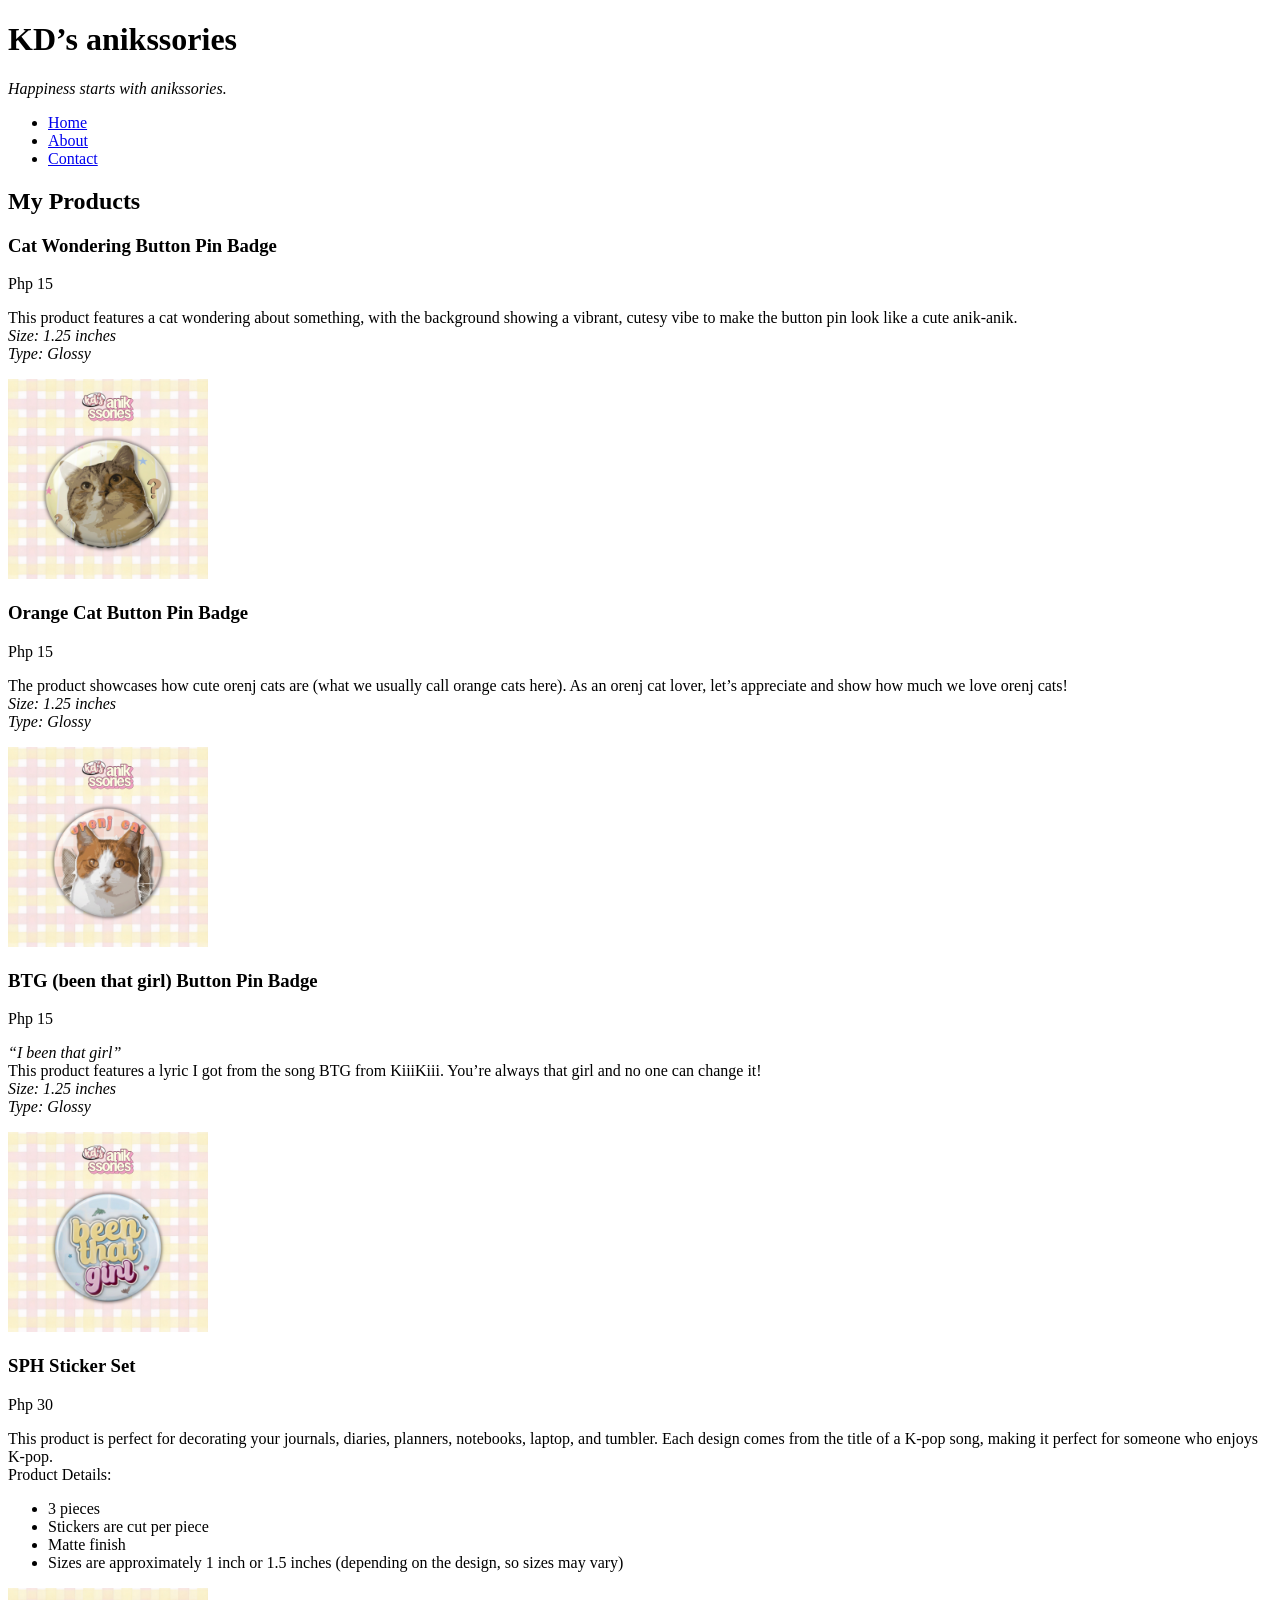
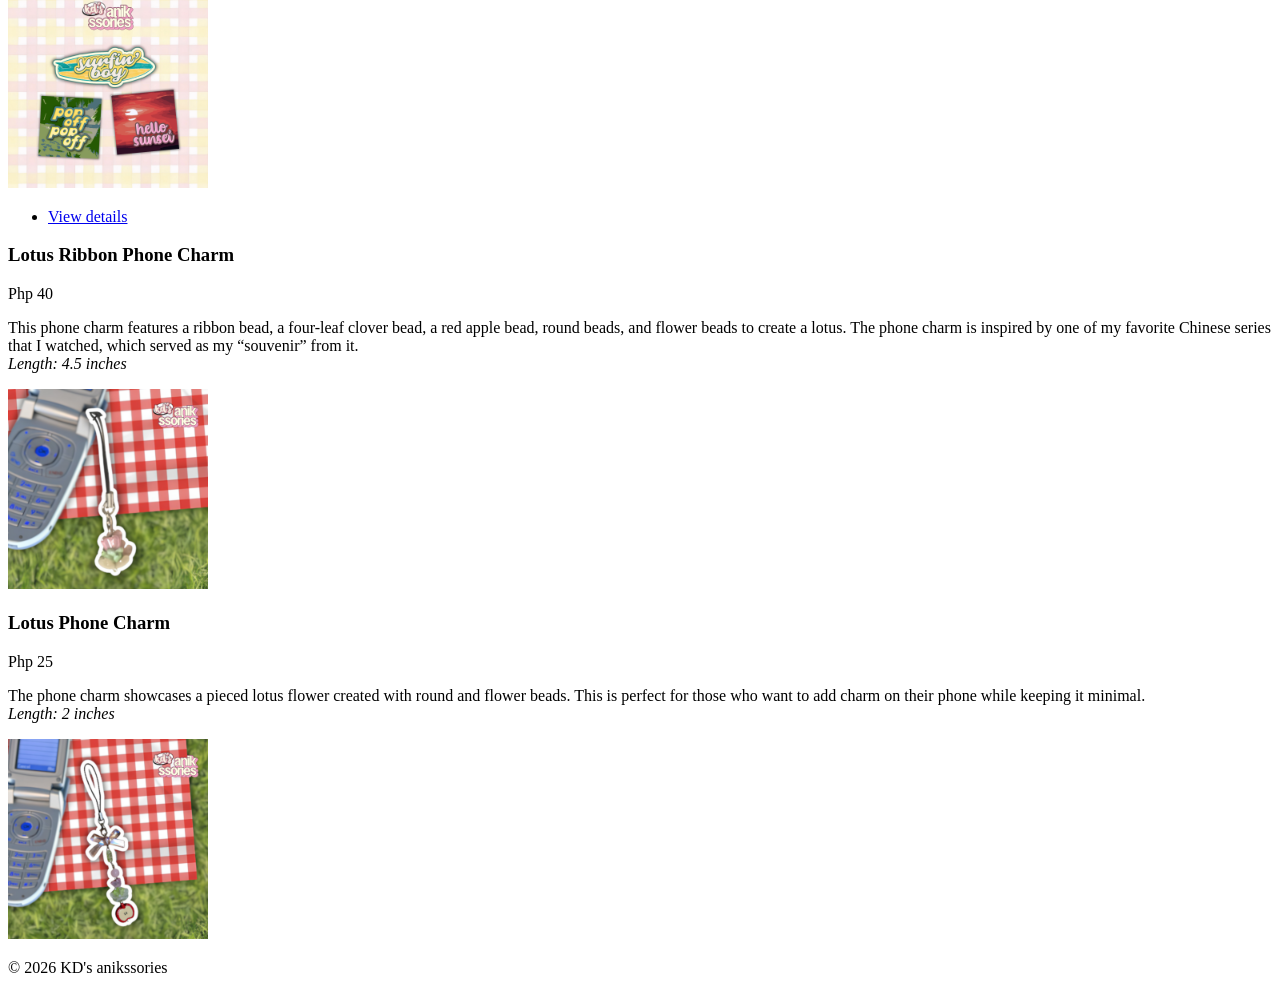
==== index.html @ 72f9c6b7 "Added detailed information of SPH Sticker Set product" ====
<!DOCTYPE html>
<html lang="en">
    <head>
        <meta charset="UTF-8">
        <meta name="viewport" content="width-device-width, initial-scale=1.0">
        <title>kd’s anikssories</title>
    </head>

    <body>
    <header>
        <h1>KD’s anikssories</h1>
        <p><i>Happiness starts with anikssories.</i></p>
    </header>

     <!-- navbar -->
        <nav>
            <ul>
                <li><a href="index.html">Home</a></li>
                <li><a href="about.html">About</a></li>
                <li><a href="contact.html">Contact</a></li>
            </ul>
        </nav>

    <!--products part-->
    <main>
    <h2>My Products</h2>

        <article>
            <h3>Cat Wondering Button Pin Badge</h3>
            <p>Php 15</p>
            <p>This product features a cat wondering about something, with the background showing a vibrant, 
                cutesy vibe to make the button pin look like a cute anik-anik. <br>
                <i>Size: 1.25 inches <br> Type: Glossy</i>
            </p>
            <img src="anikpictures/products-anik/code1-button-pin.png" alt="cat wondering button pin badge" width="200px" height="200px">
        </article>

        <article>
            <h3>Orange Cat Button Pin Badge</h3>
            <p>Php 15</p>
            <p>The product showcases how cute orenj cats are (what we usually call orange cats here). 
                As an orenj cat lover, let’s appreciate and show how much we love orenj cats! <br>
                <i>Size: 1.25 inches <br> Type: Glossy</i>
            </p>
            <img src="anikpictures/products-anik/code2-button-pin.png" alt="orange cat button pin badge" width="200px" height="200px">
        </article>

        <article>
            <h3>BTG (been that girl) Button Pin Badge</h3>
            <p>Php 15</p>
            <p><i>“I been that girl”</i><br>This product features a lyric I got from the song BTG from KiiiKiii. 
                You’re always that girl and no one can change it! <br>
                <i>Size: 1.25 inches <br> Type: Glossy</i>
            </p>
            <img src="anikpictures/products-anik/code3-button-pin.png" alt="been that girl button pin badge" width="200px" height="200px">
        </article>

        <article>
            <h3>SPH Sticker Set</h3>
            <p>Php 30</p>
            <p>This product is perfect for decorating your journals, diaries, planners, notebooks, laptop, and tumbler. 
                Each design comes from the title of a K-pop song, making it perfect for someone who enjoys K-pop. <br>
                Product Details:<br>
                <ul>
                    <li>3 pieces</li>
                    <li>Stickers are cut per piece</li>
                    <li>Matte finish</li>
                    <li>Sizes are approximately 1 inch or 1.5 inches (depending on the design, so sizes may vary)</li>
                </ul>
            </p>
            <img src="anikpictures/products-anik/code1-sticker-set.png" alt="sph sticker set" width="200px" height="200px">
            <br>
            <ul>
                <li><a href="products/sph-sticker-set.html">View details</a></li>
            </ul>
        </article>

        <article>
            <h3>Lotus Ribbon Phone Charm</h3>
            <p>Php 40</p>
            <p>This phone charm features a ribbon bead, a four-leaf clover bead, a red apple bead, round beads, 
                and flower beads to create a lotus. The phone charm is inspired by one of my favorite Chinese 
                series that I watched, which served as my “souvenir” from it.<br>
                <i>Length: 4.5 inches</i>
            </p>
            <img src="anikpictures/products-anik/code1-phone-charm.png" alt="lotus ribbon phone charm" width="200px" height="200px">
        </article>

        <article>
            <h3>Lotus Phone Charm</h3>
            <p>Php 25</p>
            <p>The phone charm showcases a pieced lotus flower created with round and flower beads. This is perfect 
                for those who want to add charm on their phone while keeping it minimal.<br>
                <i>Length: 2 inches</i>
            </p>
            <img src="anikpictures/products-anik/code2-phone-charm.png" alt="lotus phone charm" width="200px" height="200px">
        </article>
    </main>

        <!--footer part-->
    <footer>
        <p>&copy; 2026 KD's anikssories</p>
    </footer>
    </body>
</html>
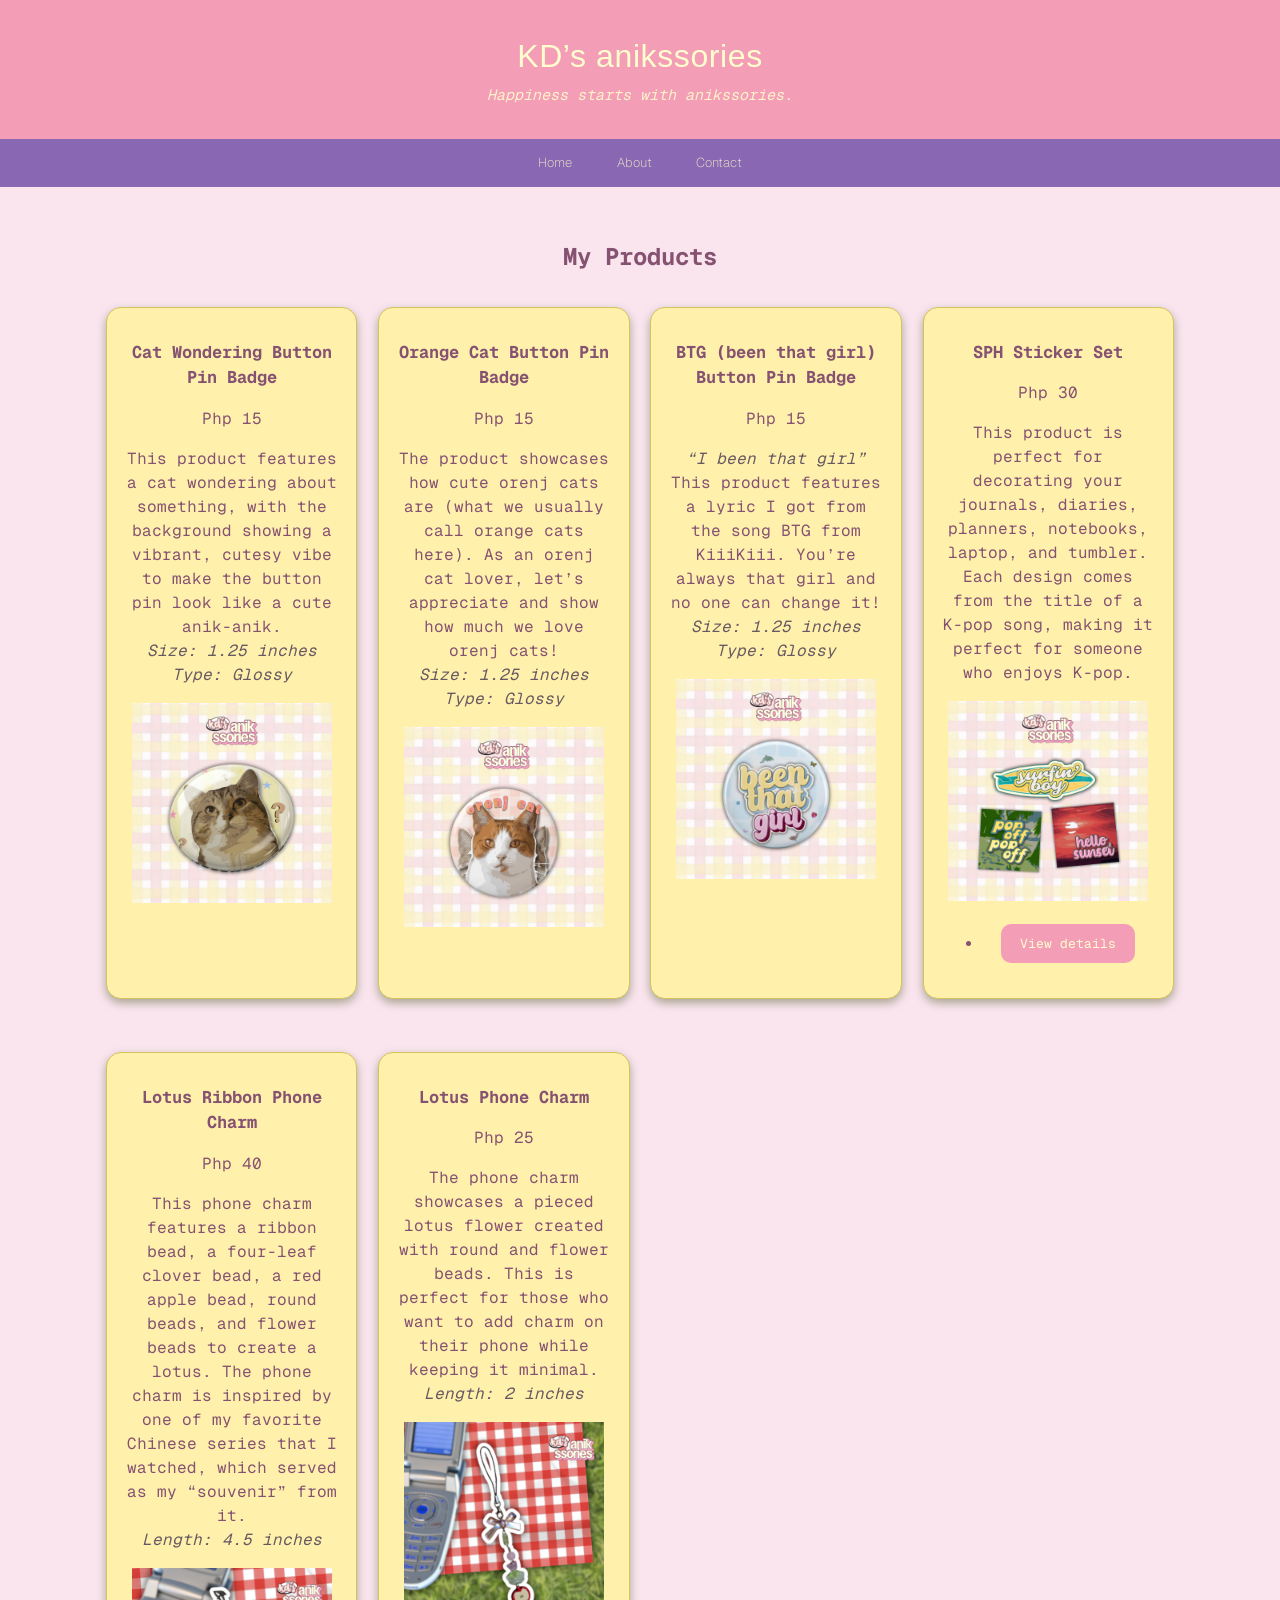
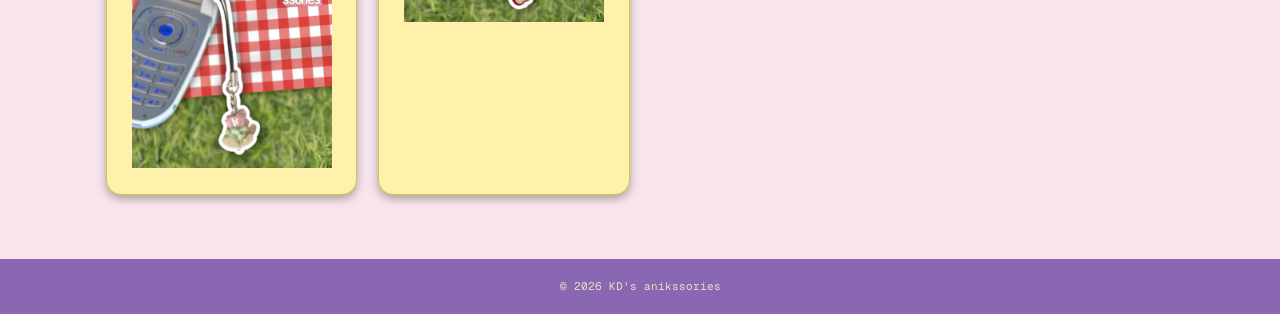
==== commit c121b888: "Added style in the web pages" ====
--- a/index.html
+++ b/index.html
@@ -3,13 +3,14 @@
     <head>
         <meta charset="UTF-8">
         <meta name="viewport" content="width-device-width, initial-scale=1.0">
+        <link rel="stylesheet" href="style.css">
         <title>kd’s anikssories</title>
     </head>
 
     <body>
     <header>
         <h1>KD’s anikssories</h1>
-        <p><i>Happiness starts with anikssories.</i></p>
+        <p>Happiness starts with anikssories.</p>
     </header>
 
      <!-- navbar -->
@@ -24,8 +25,9 @@
     <!--products part-->
     <main>
     <h2>My Products</h2>
-
-        <article>
+    
+    <div class="product-grid">
+        <article class="card">
             <h3>Cat Wondering Button Pin Badge</h3>
             <p>Php 15</p>
             <p>This product features a cat wondering about something, with the background showing a vibrant, 
@@ -35,7 +37,7 @@
             <img src="anikpictures/products-anik/code1-button-pin.png" alt="cat wondering button pin badge" width="200px" height="200px">
         </article>
 
-        <article>
+        <article class="card">
             <h3>Orange Cat Button Pin Badge</h3>
             <p>Php 15</p>
             <p>The product showcases how cute orenj cats are (what we usually call orange cats here). 
@@ -45,7 +47,7 @@
             <img src="anikpictures/products-anik/code2-button-pin.png" alt="orange cat button pin badge" width="200px" height="200px">
         </article>
 
-        <article>
+        <article class="card">
             <h3>BTG (been that girl) Button Pin Badge</h3>
             <p>Php 15</p>
             <p><i>“I been that girl”</i><br>This product features a lyric I got from the song BTG from KiiiKiii. 
@@ -55,27 +57,20 @@
             <img src="anikpictures/products-anik/code3-button-pin.png" alt="been that girl button pin badge" width="200px" height="200px">
         </article>
 
-        <article>
+        <article class="card">
             <h3>SPH Sticker Set</h3>
             <p>Php 30</p>
             <p>This product is perfect for decorating your journals, diaries, planners, notebooks, laptop, and tumbler. 
                 Each design comes from the title of a K-pop song, making it perfect for someone who enjoys K-pop. <br>
-                Product Details:<br>
-                <ul>
-                    <li>3 pieces</li>
-                    <li>Stickers are cut per piece</li>
-                    <li>Matte finish</li>
-                    <li>Sizes are approximately 1 inch or 1.5 inches (depending on the design, so sizes may vary)</li>
-                </ul>
             </p>
             <img src="anikpictures/products-anik/code1-sticker-set.png" alt="sph sticker set" width="200px" height="200px">
             <br>
             <ul>
-                <li><a href="products/sph-sticker-set.html">View details</a></li>
+                <li><a href="products/sph-sticker-set.html" class="button">View details</a></li>
             </ul>
         </article>
 
-        <article>
+        <article class="card">
             <h3>Lotus Ribbon Phone Charm</h3>
             <p>Php 40</p>
             <p>This phone charm features a ribbon bead, a four-leaf clover bead, a red apple bead, round beads, 
@@ -86,7 +81,7 @@
             <img src="anikpictures/products-anik/code1-phone-charm.png" alt="lotus ribbon phone charm" width="200px" height="200px">
         </article>
 
-        <article>
+        <article class="card">
             <h3>Lotus Phone Charm</h3>
             <p>Php 25</p>
             <p>The phone charm showcases a pieced lotus flower created with round and flower beads. This is perfect 
@@ -95,6 +90,7 @@
             </p>
             <img src="anikpictures/products-anik/code2-phone-charm.png" alt="lotus phone charm" width="200px" height="200px">
         </article>
+    </div>
     </main>
 
         <!--footer part-->
--- a/style.css
+++ b/style.css
@@ -0,0 +1,194 @@
+/* fonts to be used from gfonts */
+@import url('https://fonts.googleapis.com/css2?family=Geist+Mono:ital,wght@0,100..900;1,100..900&family=Geist+Pixel&family=Geist:ital,wght@0,100..900;1,100..900&display=swap');
+
+/* variables - a brand color, an ink color, a muted color, and a light background */
+:root {
+    --brand: #F39EB6;
+    --ink: #865271;
+    --muted: #8A7680;
+    --paper: #FAE5EF;
+    --textColor1: #FFFDCE;
+    --textColor2: #E6E2C6; 
+    --textColor3: #675961;
+    --shadeOfColor: #8967B3; 
+    --backgroundProduct: #FFF1AC;
+    --borderProduct: #D4C25C;
+    --borderShadow: #A8A492;
+}
+
+/* base styles - using the universal selector and the body element */
+* {
+    box-sizing: border-box;
+}
+
+body {
+    margin: 0;
+    font-family: "Geist Mono", monospace;
+    font-optical-sizing: auto;
+    font-weight: normal;
+    font-style: normal;
+    line-height: 1.5;
+    color: var(--ink);
+    background: var(--paper);
+}
+
+/* layoutting - from header to footer parts 
+1. adjusting the header */
+header {
+    background: var(--brand);
+    color: var(--textColor1);
+    padding: 2rem 1rem;
+    text-align: center;
+}
+
+header h1 {
+    margin: 0 0 0.25rem;
+    font-family: "Geist Pixel", sans-serif;
+    font-optical-sizing: auto;
+    font-weight: 400;
+    font-style: normal;
+    letter-spacing: 0.6px;
+}
+
+header p {
+    margin: 0;
+    font-style: italic;
+    font-size: 15px;
+    opacity: 0.9;
+}
+
+/* 2. adjusting the navigation bar */
+nav {
+    background: var(--shadeOfColor);
+    font-family: "Geist", sans-serif;
+    font-weight: 200;
+}
+
+nav ul {
+    list-style: none;
+    padding: 0;
+    margin: 0;
+    display: flex;
+    justify-content: center;
+}
+
+nav li {
+    display: inline-block;
+}
+
+nav a {
+    display: block;
+    padding: 0.9rem 1.4rem;
+    color: var(--textColor2);
+    text-decoration: none;
+    font-size: 13px;
+}
+
+nav a:hover {
+    background: var(--brand);
+}
+
+/* 3. designing the main/body part */
+main {
+    max-width: 1100px;
+    margin: 0 auto;
+    padding: 2rem 1rem;
+}
+
+main h2 {
+    text-align: center;
+    color: var(--ink);
+    margin-bottom: 2rem;
+}
+
+/* 4. adjusting the footer */
+footer {
+    background: var(--shadeOfColor);
+    color: var(--textColor2);
+    text-align: center;
+    padding: 1.2rem;
+    font-size: 11px;
+}
+
+footer p {
+    margin: 0;
+    color: var(--textColor2);
+}
+
+/* components 
+product grid wrapper */
+main {
+    display: block;
+}
+
+main > article,
+    .product-grid article {
+        background: var(--backgroundProduct);
+        border: 1px solid var(--borderProduct);
+        border-radius: 15px;
+        padding: 1.2rem;
+        margin-bottom: 2rem;
+        box-shadow: 0 4px 10px var(--borderShadow);
+}
+
+article h3 {
+    color: var(--ink);
+    margin-top: 0;
+}
+
+article p i {
+    color: var(--textColor3);
+}
+
+/* grid layout for product cards */
+.product-grid {
+    display: grid;
+    grid-template-columns: repeat(auto-fit, minmax(240px, 1fr));
+    gap: 1.3rem;
+}
+
+.card {
+    background: var(--backgroundProduct);
+    border: var(--borderProduct);
+    border-radius: 15px;
+    padding: 1rem;
+    box-shadow: 0 4px 10px var(--borderShadow);
+    text-align: center;
+}
+
+.card h3 {
+    font-size: 17px;
+    margin: 0.8rem 0 0.3rem;
+}
+
+.button {
+    display: inline-block;
+    background: var(--brand);
+    color: var(--textColor1);
+    padding: 0.6rem 1.2rem;
+    border-radius: 10px;
+    text-decoration: none;
+    font-size: 13px;
+}
+
+.button:hover {
+    opacity: 0.9;
+}
+
+
+/* utilities */
+.text-center {
+    text-align: center;
+}
+
+/* contact form part */
+
+table {
+    border-collapse: collapse;
+    width: 50%;
+}
+
+th, td {
+    border: 1px solid #8a5f41;
+    padding: 3px;
+}
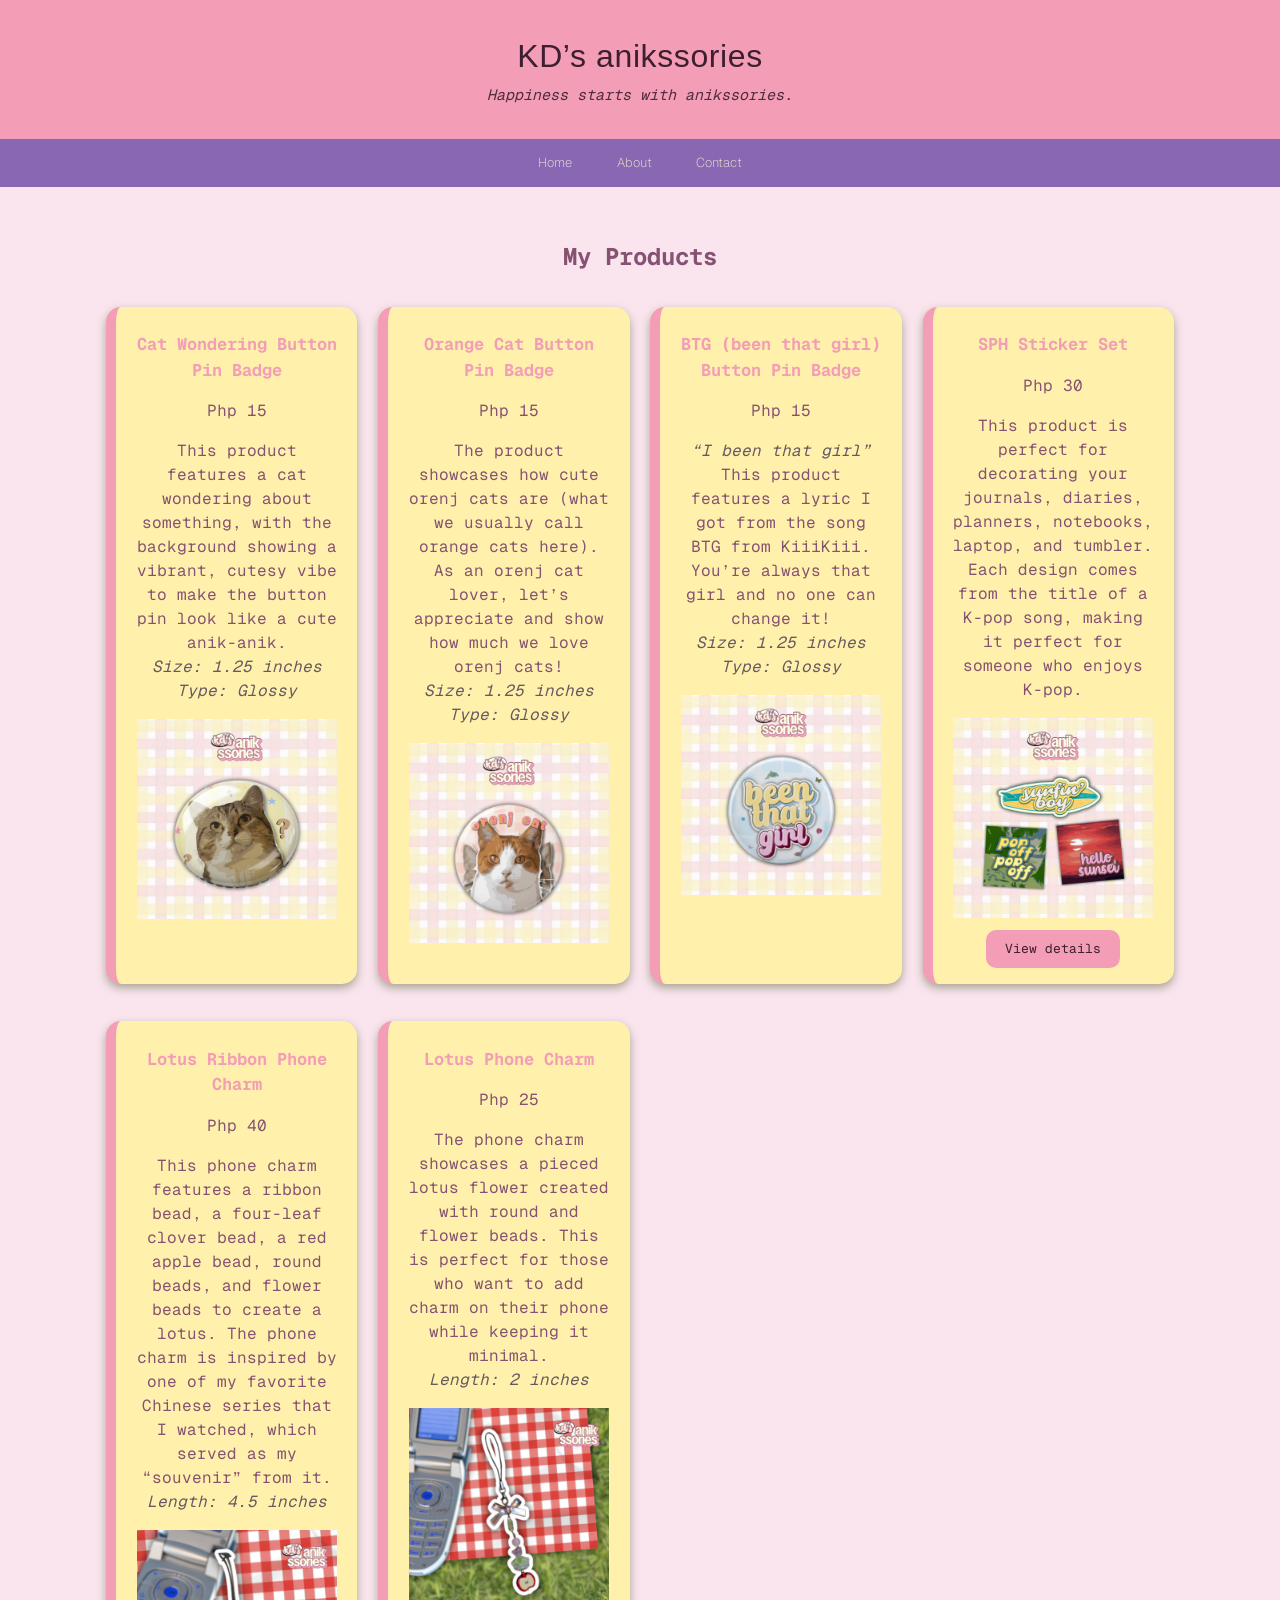
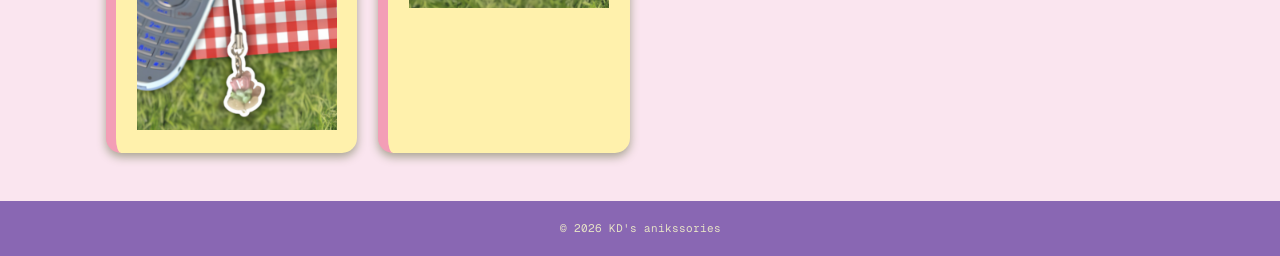
==== commit 81ccf370: "Added styled product cards and form" ====
--- a/index.html
+++ b/index.html
@@ -27,7 +27,7 @@
     <h2>My Products</h2>
     
     <div class="product-grid">
-        <article class="card">
+        <article class="product-card">
             <h3>Cat Wondering Button Pin Badge</h3>
             <p>Php 15</p>
             <p>This product features a cat wondering about something, with the background showing a vibrant, 
@@ -37,7 +37,7 @@
             <img src="anikpictures/products-anik/code1-button-pin.png" alt="cat wondering button pin badge" width="200px" height="200px">
         </article>
 
-        <article class="card">
+        <article class="product-card">
             <h3>Orange Cat Button Pin Badge</h3>
             <p>Php 15</p>
             <p>The product showcases how cute orenj cats are (what we usually call orange cats here). 
@@ -47,7 +47,7 @@
             <img src="anikpictures/products-anik/code2-button-pin.png" alt="orange cat button pin badge" width="200px" height="200px">
         </article>
 
-        <article class="card">
+        <article class="product-card">
             <h3>BTG (been that girl) Button Pin Badge</h3>
             <p>Php 15</p>
             <p><i>“I been that girl”</i><br>This product features a lyric I got from the song BTG from KiiiKiii. 
@@ -57,7 +57,7 @@
             <img src="anikpictures/products-anik/code3-button-pin.png" alt="been that girl button pin badge" width="200px" height="200px">
         </article>
 
-        <article class="card">
+        <article class="product-card">
             <h3>SPH Sticker Set</h3>
             <p>Php 30</p>
             <p>This product is perfect for decorating your journals, diaries, planners, notebooks, laptop, and tumbler. 
@@ -70,7 +70,7 @@
             </ul>
         </article>
 
-        <article class="card">
+        <article class="product-card">
             <h3>Lotus Ribbon Phone Charm</h3>
             <p>Php 40</p>
             <p>This phone charm features a ribbon bead, a four-leaf clover bead, a red apple bead, round beads, 
@@ -81,7 +81,7 @@
             <img src="anikpictures/products-anik/code1-phone-charm.png" alt="lotus ribbon phone charm" width="200px" height="200px">
         </article>
 
-        <article class="card">
+        <article class="product-card">
             <h3>Lotus Phone Charm</h3>
             <p>Php 25</p>
             <p>The phone charm showcases a pieced lotus flower created with round and flower beads. This is perfect 
--- a/style.css
+++ b/style.css
@@ -7,12 +7,14 @@
     --ink: #865271;
     --muted: #8A7680;
     --paper: #FAE5EF;
-    --textColor1: #FFFDCE;
+    --textColor1: #3D1F30;
     --textColor2: #E6E2C6; 
     --textColor3: #675961;
-    --shadeOfColor: #8967B3; 
+    --shadeOfColor: #8967B3;
+    --shadeOfColor2: #6A5495; 
     --backgroundProduct: #FFF1AC;
     --borderProduct: #D4C25C;
+    --borderForm: #905E96;
     --borderShadow: #A8A492;
 }
 
@@ -85,7 +87,7 @@
 }
 
 nav a:hover {
-    background: var(--brand);
+    background: var(--shadeOfColor2);
 }
 
 /* 3. designing the main/body part */
@@ -115,20 +117,13 @@
     color: var(--textColor2);
 }
 
-/* components 
-product grid wrapper */
+/* components */
 main {
     display: block;
 }
 
-main > article,
-    .product-grid article {
-        background: var(--backgroundProduct);
-        border: 1px solid var(--borderProduct);
-        border-radius: 15px;
-        padding: 1.2rem;
-        margin-bottom: 2rem;
-        box-shadow: 0 4px 10px var(--borderShadow);
+article h1 {
+    color: var(--ink);
 }
 
 article h3 {
@@ -147,18 +142,31 @@
     gap: 1.3rem;
 }
 
-.card {
+/* product card part */
+.product-card {
     background: var(--backgroundProduct);
-    border: var(--borderProduct);
+    border-left: 10px solid var(--brand);
     border-radius: 15px;
-    padding: 1rem;
+    padding: 16px;
+    margin-bottom: 1rem;
     box-shadow: 0 4px 10px var(--borderShadow);
     text-align: center;
 }
 
-.card h3 {
+.product-card h3 {
     font-size: 17px;
-    margin: 0.8rem 0 0.3rem;
+    margin: 0.6rem 0 0.4rem;
+    color: var(--brand);
+}
+
+.product-card p {
+    color: var(--ink);
+}
+
+.product-card ul {
+    list-style-type: none;
+    padding: 0;
+    margin: 0;
 }
 
 .button {
@@ -166,6 +174,7 @@
     background: var(--brand);
     color: var(--textColor1);
     padding: 0.6rem 1.2rem;
+    margin-top: 5px;
     border-radius: 10px;
     text-decoration: none;
     font-size: 13px;
@@ -182,13 +191,99 @@
 }
 
 /* contact form part */
-
+form {
+    margin-top: 1.5rem;
+    display: flex;
+    flex-direction: column;
+    gap: 1rem;
+}
+
+form label {
+    font-weight: 500;
+    color: var(--ink);
+    margin-bottom: 0.3rem;
+    display: inline-block;
+}
+
+form p {
+    margin: 0.3rem 0;
+}
+
+form input[type="number"],
+form input[type="email"],
+form input[type="text"],
+form select,
+form textarea {
+    width: 100%;
+    padding: 0.6rem 0.8rem;
+    border: 1px solid var(--borderForm);
+    border-radius: 10px;
+    font-family: "Geist", sans-serif;
+    font-size: 15px;
+    color: var(--ink);
+}
+
+fieldset {
+    border: 1px solid var(--muted);
+    border-radius: 10px;
+    padding: 16px
+}
+
+fieldset legend {
+    color: var(--brand);
+    font-weight: 600;
+    padding: 0 0.4rem;
+}
+
+form input[type="radio"],
+form input[type="checkbox"] {
+    accent-color: var(--brand);
+    margin-right: 0.4rem;
+}
+
+form button[type="submit"] {
+    align-self: flex-start;
+    background: var(--brand);
+    color: var(--textColor1);
+    border: none;
+    padding: 0.7rem 1.6rem;
+    border-radius: 8px;
+    font-size: 13px;
+    cursor: pointer;
+    font-family: "Geist Mono", monospace;
+}
+
+form button:hover {
+    opacity: 0.9;
+}
+
+/* table part in the contact form */
 table {
     border-collapse: collapse;
-    width: 50%;
+    width: 100%;
+    margin: 1.5rem 0;
 }
 
 th, td {
-    border: 1px solid #8a5f41;
-    padding: 3px;
+    border: 1px solid #E9A89B;
+    padding: 0.6rem 0.8rem;
+    text-align: left;
+}
+
+thead th {
+    background: var(--brand);
+    color: var(--textColor1);
+}
+
+tbody tr:nth-child(even) {
+    background: var(--paper);
+}
+
+/* a visible focus state */
+input:focus,
+select:focus,
+textarea:focus,
+button:focus {
+    outline: 3px solid var(--brand);
+    outline-offset: 2px;
 }
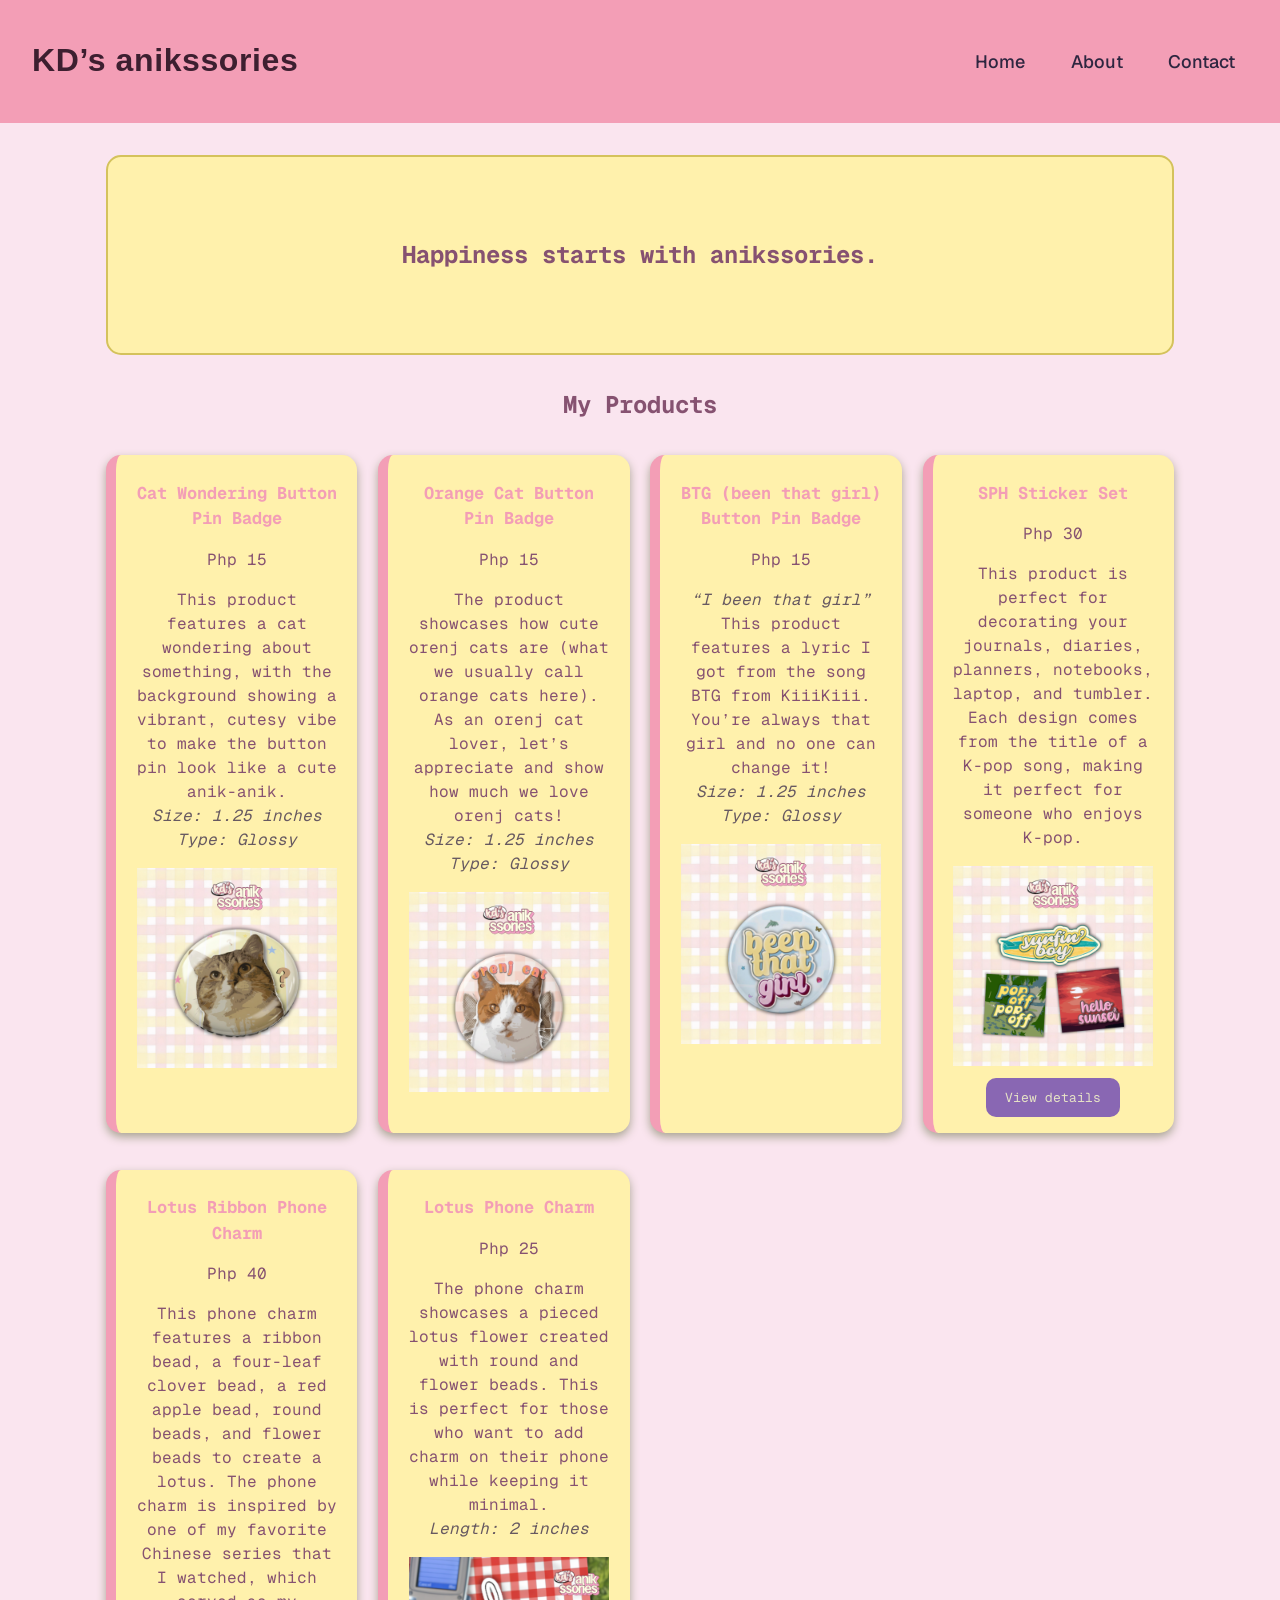
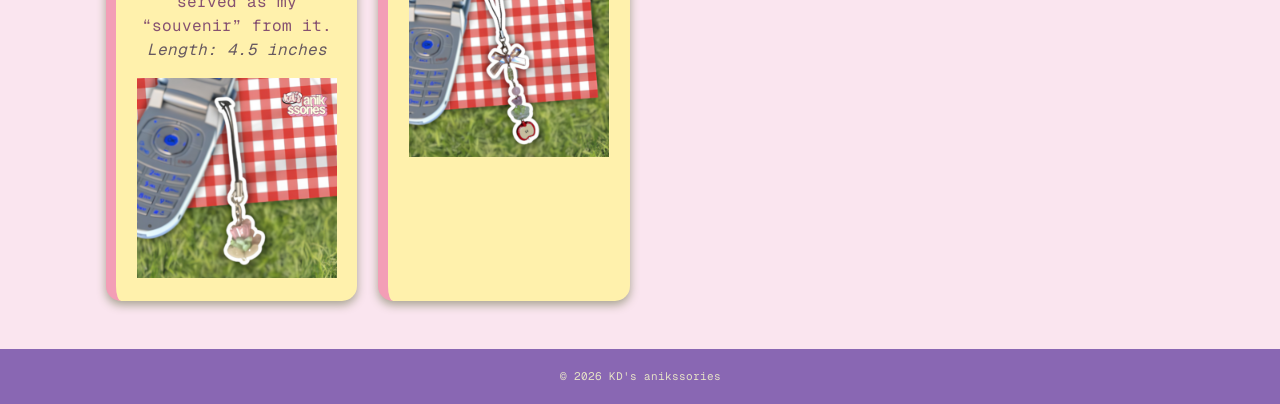
==== commit 242ba090: "Added flexbox in the header for a responsive layout" ====
--- a/index.html
+++ b/index.html
@@ -8,94 +8,101 @@
     </head>
 
     <body>
-    <header>
-        <h1>KD’s anikssories</h1>
-        <p>Happiness starts with anikssories.</p>
-    </header>
+    <!-- header -->
+        <header class="site-header">
+            <div class="shop-name">
+                <h1>KD’s anikssories</h1>
+            </div>
+    
+     <!-- navbar -->
+            <nav>
+                <ul>
+                    <li><a href="index.html">Home</a></li>
+                    <li><a href="about.html">About</a></li>
+                    <li><a href="contact.html">Contact</a></li>
+                </ul>
+            </nav>
+        </header>
 
-     <!-- navbar -->
-        <nav>
-            <ul>
-                <li><a href="index.html">Home</a></li>
-                <li><a href="about.html">About</a></li>
-                <li><a href="contact.html">Contact</a></li>
-            </ul>
-        </nav>
 
+        <main>
+    <!-- hero banner -->
+        <div class="hero-banner">
+            <h2>Happiness starts with anikssories.</h2>
+        </div>
+            
     <!--products part-->
-    <main>
-    <h2>My Products</h2>
-    
-    <div class="product-grid">
-        <article class="product-card">
-            <h3>Cat Wondering Button Pin Badge</h3>
-            <p>Php 15</p>
-            <p>This product features a cat wondering about something, with the background showing a vibrant, 
-                cutesy vibe to make the button pin look like a cute anik-anik. <br>
-                <i>Size: 1.25 inches <br> Type: Glossy</i>
-            </p>
-            <img src="anikpictures/products-anik/code1-button-pin.png" alt="cat wondering button pin badge" width="200px" height="200px">
-        </article>
+        <h2>My Products</h2>
+        <div class="product-grid">
+            <article class="product-card">
+                <h3>Cat Wondering Button Pin Badge</h3>
+                <p>Php 15</p>
+                <p>This product features a cat wondering about something, with the background showing a vibrant, 
+                    cutesy vibe to make the button pin look like a cute anik-anik. <br>
+                    <i>Size: 1.25 inches <br> Type: Glossy</i>
+                </p>
+                <img src="anikpictures/products-anik/code1-button-pin.png" alt="cat wondering button pin badge" width="200px" height="200px">
+            </article>
 
-        <article class="product-card">
-            <h3>Orange Cat Button Pin Badge</h3>
-            <p>Php 15</p>
-            <p>The product showcases how cute orenj cats are (what we usually call orange cats here). 
-                As an orenj cat lover, let’s appreciate and show how much we love orenj cats! <br>
-                <i>Size: 1.25 inches <br> Type: Glossy</i>
-            </p>
-            <img src="anikpictures/products-anik/code2-button-pin.png" alt="orange cat button pin badge" width="200px" height="200px">
-        </article>
+            <article class="product-card">
+                <h3>Orange Cat Button Pin Badge</h3>
+                <p>Php 15</p>
+                <p>The product showcases how cute orenj cats are (what we usually call orange cats here). 
+                    As an orenj cat lover, let’s appreciate and show how much we love orenj cats! <br>
+                    <i>Size: 1.25 inches <br> Type: Glossy</i>
+                </p>
+                <img src="anikpictures/products-anik/code2-button-pin.png" alt="orange cat button pin badge" width="200px" height="200px">
+            </article>
 
-        <article class="product-card">
-            <h3>BTG (been that girl) Button Pin Badge</h3>
-            <p>Php 15</p>
-            <p><i>“I been that girl”</i><br>This product features a lyric I got from the song BTG from KiiiKiii. 
-                You’re always that girl and no one can change it! <br>
-                <i>Size: 1.25 inches <br> Type: Glossy</i>
-            </p>
-            <img src="anikpictures/products-anik/code3-button-pin.png" alt="been that girl button pin badge" width="200px" height="200px">
-        </article>
+            <article class="product-card">
+                <h3>BTG (been that girl) Button Pin Badge</h3>
+                <p>Php 15</p>
+                <p><i>“I been that girl”</i><br>This product features a lyric I got from the song BTG from KiiiKiii. 
+                    You’re always that girl and no one can change it! <br>
+                    <i>Size: 1.25 inches <br> Type: Glossy</i>
+                </p>
+                <img src="anikpictures/products-anik/code3-button-pin.png" alt="been that girl button pin badge" width="200px" height="200px">
+            </article>
 
-        <article class="product-card">
-            <h3>SPH Sticker Set</h3>
-            <p>Php 30</p>
-            <p>This product is perfect for decorating your journals, diaries, planners, notebooks, laptop, and tumbler. 
-                Each design comes from the title of a K-pop song, making it perfect for someone who enjoys K-pop. <br>
-            </p>
-            <img src="anikpictures/products-anik/code1-sticker-set.png" alt="sph sticker set" width="200px" height="200px">
-            <br>
-            <ul>
-                <li><a href="products/sph-sticker-set.html" class="button">View details</a></li>
-            </ul>
-        </article>
+            <article class="product-card">
+                <h3>SPH Sticker Set</h3>
+                <p>Php 30</p>
+                <p>This product is perfect for decorating your journals, diaries, planners, notebooks, laptop, and tumbler. 
+                    Each design comes from the title of a K-pop song, making it perfect for someone who enjoys K-pop. <br>
+                </p>
+                <img src="anikpictures/products-anik/code1-sticker-set.png" alt="sph sticker set" width="200px" height="200px">
+                <br>
+                <ul>
+                    <li><a href="products/sph-sticker-set.html" class="button">View details</a></li>
+                </ul>
+            </article>
 
-        <article class="product-card">
-            <h3>Lotus Ribbon Phone Charm</h3>
-            <p>Php 40</p>
-            <p>This phone charm features a ribbon bead, a four-leaf clover bead, a red apple bead, round beads, 
-                and flower beads to create a lotus. The phone charm is inspired by one of my favorite Chinese 
-                series that I watched, which served as my “souvenir” from it.<br>
-                <i>Length: 4.5 inches</i>
-            </p>
-            <img src="anikpictures/products-anik/code1-phone-charm.png" alt="lotus ribbon phone charm" width="200px" height="200px">
-        </article>
+            <article class="product-card">
+                <h3>Lotus Ribbon Phone Charm</h3>
+                <p>Php 40</p>
+                <p>This phone charm features a ribbon bead, a four-leaf clover bead, a red apple bead, round beads, 
+                    and flower beads to create a lotus. The phone charm is inspired by one of my favorite Chinese 
+                    series that I watched, which served as my “souvenir” from it.<br>
+                    <i>Length: 4.5 inches</i>
+                </p>
+                <img src="anikpictures/products-anik/code1-phone-charm.png" alt="lotus ribbon phone charm" width="200px" height="200px">
+            </article>
 
-        <article class="product-card">
-            <h3>Lotus Phone Charm</h3>
-            <p>Php 25</p>
-            <p>The phone charm showcases a pieced lotus flower created with round and flower beads. This is perfect 
-                for those who want to add charm on their phone while keeping it minimal.<br>
-                <i>Length: 2 inches</i>
-            </p>
-            <img src="anikpictures/products-anik/code2-phone-charm.png" alt="lotus phone charm" width="200px" height="200px">
-        </article>
-    </div>
-    </main>
+            <article class="product-card">
+                <h3>Lotus Phone Charm</h3>
+                <p>Php 25</p>
+                <p>The phone charm showcases a pieced lotus flower created with round and flower beads. This is perfect 
+                    for those who want to add charm on their phone while keeping it minimal.<br>
+                    <i>Length: 2 inches</i>
+                </p>
+                <img src="anikpictures/products-anik/code2-phone-charm.png" alt="lotus phone charm" width="200px" height="200px">
+            </article>
+        </div>
+        </main>
 
-        <!--footer part-->
-    <footer>
-        <p>&copy; 2026 KD's anikssories</p>
-    </footer>
+    <!--footer part-->
+        <footer>
+            <p>&copy; 2026 KD's anikssories</p>
+        </footer>
     </body>
 </html>
--- a/style.css
+++ b/style.css
@@ -10,8 +10,8 @@
     --textColor1: #3D1F30;
     --textColor2: #E6E2C6; 
     --textColor3: #675961;
+    --textColor4: #2E2640;
     --shadeOfColor: #8967B3;
-    --shadeOfColor2: #6A5495; 
     --backgroundProduct: #FFF1AC;
     --borderProduct: #D4C25C;
     --borderForm: #905E96;
@@ -35,59 +35,55 @@
 }
 
 /* layoutting - from header to footer parts 
-1. adjusting the header */
-header {
+1. adjusting the header !using flexbox */
+.site-header {
+    display: flex;
+    justify-content: space-between;
+    align-items: center;
     background: var(--brand);
     color: var(--textColor1);
-    padding: 2rem 1rem;
-    text-align: center;
-}
-
-header h1 {
+    padding: 1.5rem 2rem;
+    min-height: 120px;
+}
+
+.shop-name h1 {
     margin: 0 0 0.25rem;
     font-family: "Geist Pixel", sans-serif;
     font-optical-sizing: auto;
-    font-weight: 400;
+    font-weight: 600;
     font-style: normal;
     letter-spacing: 0.6px;
 }
 
-header p {
-    margin: 0;
-    font-style: italic;
-    font-size: 15px;
-    opacity: 0.9;
-}
-
 /* 2. adjusting the navigation bar */
-nav {
-    background: var(--shadeOfColor);
+.site-header nav {
+    background: var(--brand);
     font-family: "Geist", sans-serif;
-    font-weight: 200;
-}
-
-nav ul {
+    font-weight: 500;
+}
+
+.site-header nav ul {
     list-style: none;
-    padding: 0;
-    margin: 0;
-    display: flex;
-    justify-content: center;
-}
-
-nav li {
+    display: flex;
+    gap: 20px;
+}
+
+.site-header nav a {
+    padding: 0.5rem 0.8rem;
+    color: var(--textColor4);
+    text-decoration: none;
+    font-size: 18px;
     display: inline-block;
-}
-
-nav a {
-    display: block;
-    padding: 0.9rem 1.4rem;
-    color: var(--textColor2);
-    text-decoration: none;
-    font-size: 13px;
-}
-
-nav a:hover {
-    background: var(--shadeOfColor2);
+    background-image: linear-gradient(var(--shadeOfColor), var(--shadeOfColor));
+    background-repeat: no-repeat;
+    background-position: bottom center;
+    background-size: 100% 0%;
+    transition: background-size 0.3s ease, transform 0.3s ease;
+}
+
+.site-header nav a:hover {
+    background-size: 100% 4px;
+    transform: translateY(-5px);
 }
 
 /* 3. designing the main/body part */
@@ -95,6 +91,7 @@
     max-width: 1100px;
     margin: 0 auto;
     padding: 2rem 1rem;
+    display: block;
 }
 
 main h2 {
@@ -114,25 +111,38 @@
 
 footer p {
     margin: 0;
-    color: var(--textColor2);
 }
 
 /* components */
-main {
-    display: block;
-}
-
-article h1 {
-    color: var(--ink);
-}
-
-article h3 {
+main article h1 {
+    color: var(--ink);
+}
+
+main article h3 {
     color: var(--ink);
     margin-top: 0;
 }
 
-article p i {
+main article p i {
     color: var(--textColor3);
+}
+
+/* !added for the hero banner */
+.hero-banner {
+    display: flex;
+    justify-content: center;
+    align-items: center;
+    min-height: 200px;
+    background: var(--backgroundProduct);
+    border-radius: 15px;
+    border: 2px solid var(--borderProduct);
+    margin-bottom: 2rem;
+}
+
+.hero-banner h2 {
+    margin: 0;
+    color: var(--ink);
+    text-align: center;
 }
 
 /* grid layout for product cards */
@@ -171,8 +181,8 @@
 
 .button {
     display: inline-block;
-    background: var(--brand);
-    color: var(--textColor1);
+    background: var(--shadeOfColor);
+    color: var(--textColor2);
     padding: 0.6rem 1.2rem;
     margin-top: 5px;
     border-radius: 10px;
@@ -190,7 +200,7 @@
     text-align: center;
 }
 
-/* contact form part */
+/* forms part */
 form {
     margin-top: 1.5rem;
     display: flex;
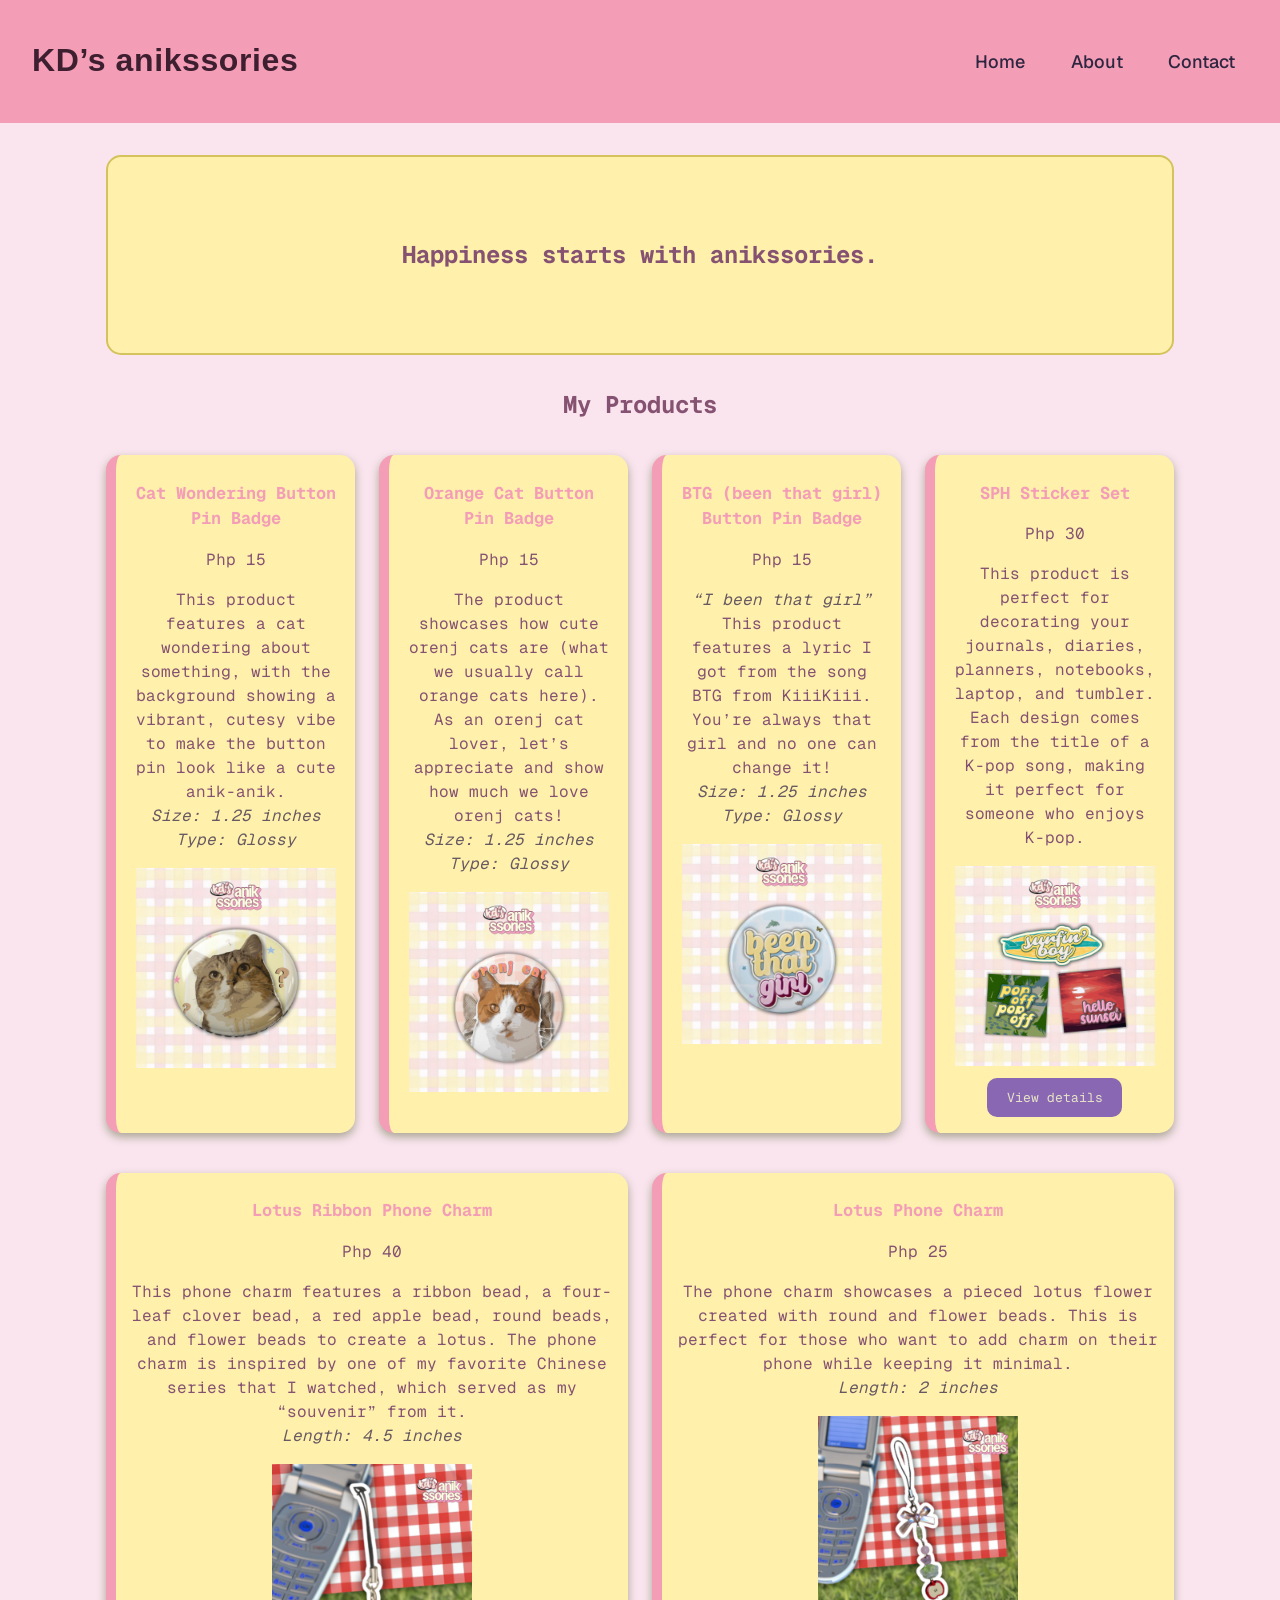
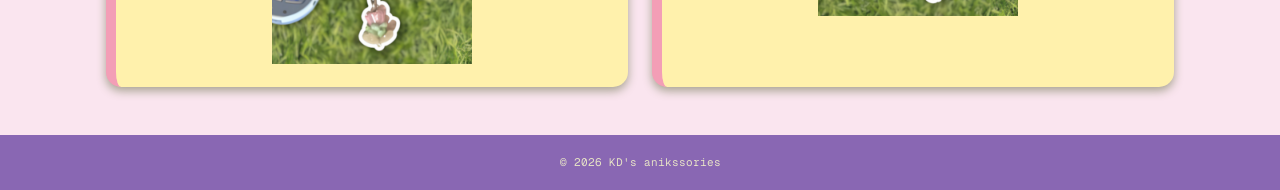
==== commit 2b774f3f: "Added flexbox layout to products for a responsive site" ====
--- a/index.html
+++ b/index.html
@@ -2,7 +2,7 @@
 <html lang="en">
     <head>
         <meta charset="UTF-8">
-        <meta name="viewport" content="width-device-width, initial-scale=1.0">
+        <meta name="viewport" content="width=device-width, initial-scale=1.0">
         <link rel="stylesheet" href="style.css">
         <title>kd’s anikssories</title>
     </head>
--- a/style.css
+++ b/style.css
@@ -147,13 +147,14 @@
 
 /* grid layout for product cards */
 .product-grid {
-    display: grid;
-    grid-template-columns: repeat(auto-fit, minmax(240px, 1fr));
-    gap: 1.3rem;
+    display: flex;
+    flex-wrap: wrap;
+    gap: 1.5rem;
 }
 
 /* product card part */
 .product-card {
+    flex: 1 1 240px; /* added */
     background: var(--backgroundProduct);
     border-left: 10px solid var(--brand);
     border-radius: 15px;
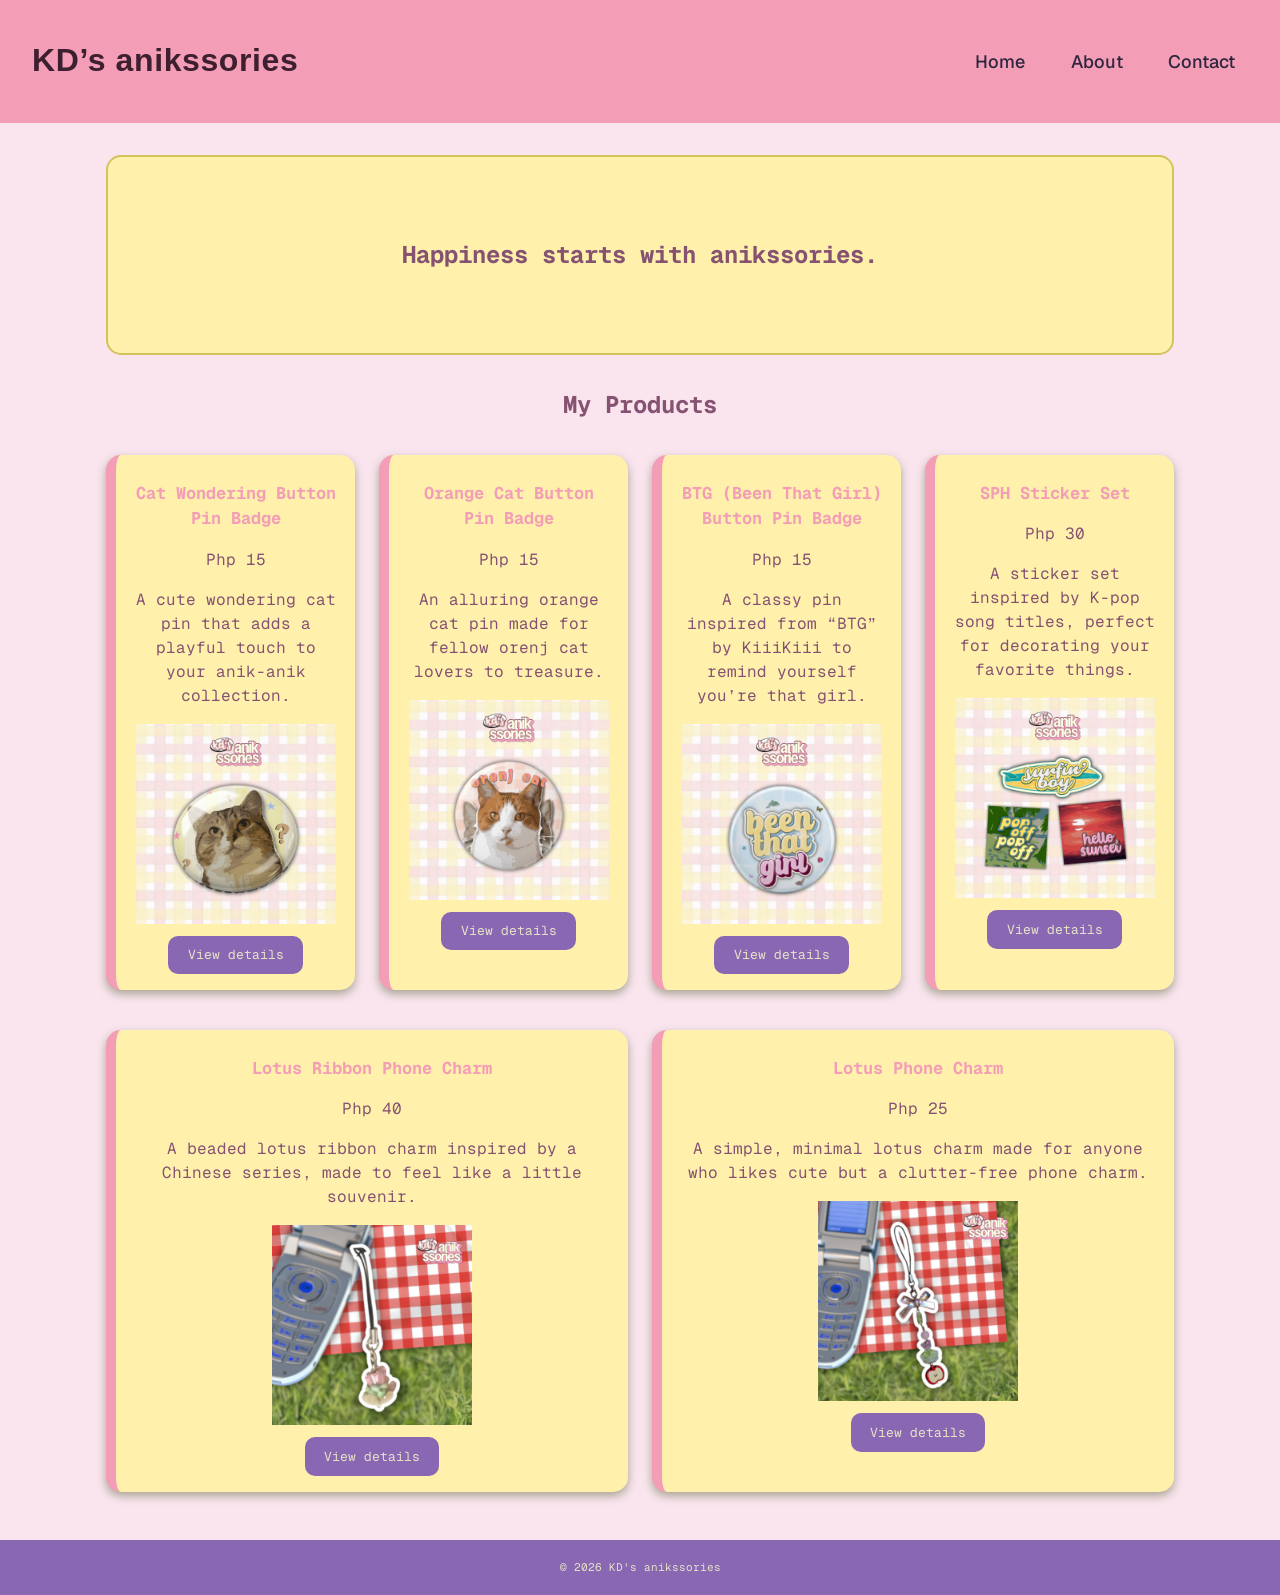
==== commit 7d08c7c8: "Added descriptions on the homepage and its products" ====
--- a/index.html
+++ b/index.html
@@ -27,77 +27,79 @@
 
         <main>
     <!-- hero banner -->
-        <div class="hero-banner">
-            <h2>Happiness starts with anikssories.</h2>
-        </div>
+            <div class="hero-banner">
+                <h2>Happiness starts with anikssories.</h2>
+            </div>
             
     <!--products part-->
-        <h2>My Products</h2>
-        <div class="product-grid">
-            <article class="product-card">
-                <h3>Cat Wondering Button Pin Badge</h3>
-                <p>Php 15</p>
-                <p>This product features a cat wondering about something, with the background showing a vibrant, 
-                    cutesy vibe to make the button pin look like a cute anik-anik. <br>
-                    <i>Size: 1.25 inches <br> Type: Glossy</i>
-                </p>
-                <img src="anikpictures/products-anik/code1-button-pin.png" alt="cat wondering button pin badge" width="200px" height="200px">
-            </article>
+            <h2>My Products</h2>
+            <div class="product-grid">
+                <article class="product-card">
+                    <h3>Cat Wondering Button Pin Badge</h3>
+                    <p>Php 15</p>
+                    <p>A cute wondering cat pin that adds a playful touch to your anik-anik collection. <br></p>
+                    <img src="anikpictures/products-anik/code1-button-pin.png" alt="cat wondering button pin badge" width="200px" height="200px">
+                    <br>
+                    <ul>
+                        <li><a href="products/cat-wondering-pin.html" class="button">View details</a></li>
+                    </ul>
+                </article>
 
-            <article class="product-card">
-                <h3>Orange Cat Button Pin Badge</h3>
-                <p>Php 15</p>
-                <p>The product showcases how cute orenj cats are (what we usually call orange cats here). 
-                    As an orenj cat lover, let’s appreciate and show how much we love orenj cats! <br>
-                    <i>Size: 1.25 inches <br> Type: Glossy</i>
-                </p>
-                <img src="anikpictures/products-anik/code2-button-pin.png" alt="orange cat button pin badge" width="200px" height="200px">
-            </article>
+                <article class="product-card">
+                    <h3>Orange Cat Button Pin Badge</h3>
+                    <p>Php 15</p>
+                    <p>An alluring orange cat pin made for fellow orenj cat lovers to treasure. <br></p>
+                    <img src="anikpictures/products-anik/code2-button-pin.png" alt="orange cat button pin badge" width="200px" height="200px">
+                    <br>
+                    <ul>
+                        <li><a href="products/orange-cat-pin-badge.html" class="button">View details</a></li>
+                    </ul>
+                </article>
 
-            <article class="product-card">
-                <h3>BTG (been that girl) Button Pin Badge</h3>
-                <p>Php 15</p>
-                <p><i>“I been that girl”</i><br>This product features a lyric I got from the song BTG from KiiiKiii. 
-                    You’re always that girl and no one can change it! <br>
-                    <i>Size: 1.25 inches <br> Type: Glossy</i>
-                </p>
-                <img src="anikpictures/products-anik/code3-button-pin.png" alt="been that girl button pin badge" width="200px" height="200px">
-            </article>
+                <article class="product-card">
+                    <h3>BTG (Been That Girl) Button Pin Badge</h3>
+                    <p>Php 15</p>
+                    <p>A classy pin inspired from “BTG” by KiiiKiii to remind yourself you’re that girl. <br></p>
+                    <img src="anikpictures/products-anik/code3-button-pin.png" alt="been that girl button pin badge" width="200px" height="200px">
+                    <br>
+                    <ul>
+                        <li><a href="products/btg-been-that-girl-pin.html" class="button">View details</a></li>
+                    </ul>
+                </article>
 
-            <article class="product-card">
-                <h3>SPH Sticker Set</h3>
-                <p>Php 30</p>
-                <p>This product is perfect for decorating your journals, diaries, planners, notebooks, laptop, and tumbler. 
-                    Each design comes from the title of a K-pop song, making it perfect for someone who enjoys K-pop. <br>
-                </p>
-                <img src="anikpictures/products-anik/code1-sticker-set.png" alt="sph sticker set" width="200px" height="200px">
-                <br>
-                <ul>
-                    <li><a href="products/sph-sticker-set.html" class="button">View details</a></li>
-                </ul>
-            </article>
+                <article class="product-card">
+                    <h3>SPH Sticker Set</h3>
+                    <p>Php 30</p>
+                    <p>A sticker set inspired by K-pop song titles, perfect for decorating your favorite things. <br></p>
+                    <img src="anikpictures/products-anik/code1-sticker-set.png" alt="sph sticker set" width="200px" height="200px">
+                    <br>
+                    <ul>
+                        <li><a href="products/sph-sticker-set.html" class="button">View details</a></li>
+                    </ul>
+                </article>
 
-            <article class="product-card">
-                <h3>Lotus Ribbon Phone Charm</h3>
-                <p>Php 40</p>
-                <p>This phone charm features a ribbon bead, a four-leaf clover bead, a red apple bead, round beads, 
-                    and flower beads to create a lotus. The phone charm is inspired by one of my favorite Chinese 
-                    series that I watched, which served as my “souvenir” from it.<br>
-                    <i>Length: 4.5 inches</i>
-                </p>
-                <img src="anikpictures/products-anik/code1-phone-charm.png" alt="lotus ribbon phone charm" width="200px" height="200px">
-            </article>
+                <article class="product-card">
+                    <h3>Lotus Ribbon Phone Charm</h3>
+                    <p>Php 40</p>
+                    <p>A beaded lotus ribbon charm inspired by a Chinese series, made to feel like a little souvenir. <br></p>
+                    <img src="anikpictures/products-anik/code1-phone-charm.png" alt="lotus ribbon phone charm" width="200px" height="200px">
+                    <br>
+                    <ul>
+                        <li><a href="products/lotus-ribbon-phone-charm.html" class="button">View details</a></li>
+                    </ul>
+                </article>
 
-            <article class="product-card">
-                <h3>Lotus Phone Charm</h3>
-                <p>Php 25</p>
-                <p>The phone charm showcases a pieced lotus flower created with round and flower beads. This is perfect 
-                    for those who want to add charm on their phone while keeping it minimal.<br>
-                    <i>Length: 2 inches</i>
-                </p>
-                <img src="anikpictures/products-anik/code2-phone-charm.png" alt="lotus phone charm" width="200px" height="200px">
-            </article>
-        </div>
+                <article class="product-card">
+                    <h3>Lotus Phone Charm</h3>
+                    <p>Php 25</p>
+                    <p>A simple, minimal lotus charm made for anyone who likes cute but a clutter-free phone charm. <br></p>
+                    <img src="anikpictures/products-anik/code2-phone-charm.png" alt="lotus phone charm" width="200px" height="200px">
+                    <br>
+                    <ul>
+                        <li><a href="products/lotus-phone-charm.html" class="button">View details</a></li>
+                    </ul>
+                </article>
+            </div>
         </main>
 
     <!--footer part-->
--- a/style.css
+++ b/style.css
@@ -44,6 +44,8 @@
     color: var(--textColor1);
     padding: 1.5rem 2rem;
     min-height: 120px;
+    flex-wrap: wrap;
+    gap: 1rem;
 }
 
 .shop-name h1 {
@@ -57,6 +59,7 @@
 
 /* 2. adjusting the navigation bar */
 .site-header nav {
+    min-width: 0;
     background: var(--brand);
     font-family: "Geist", sans-serif;
     font-weight: 500;
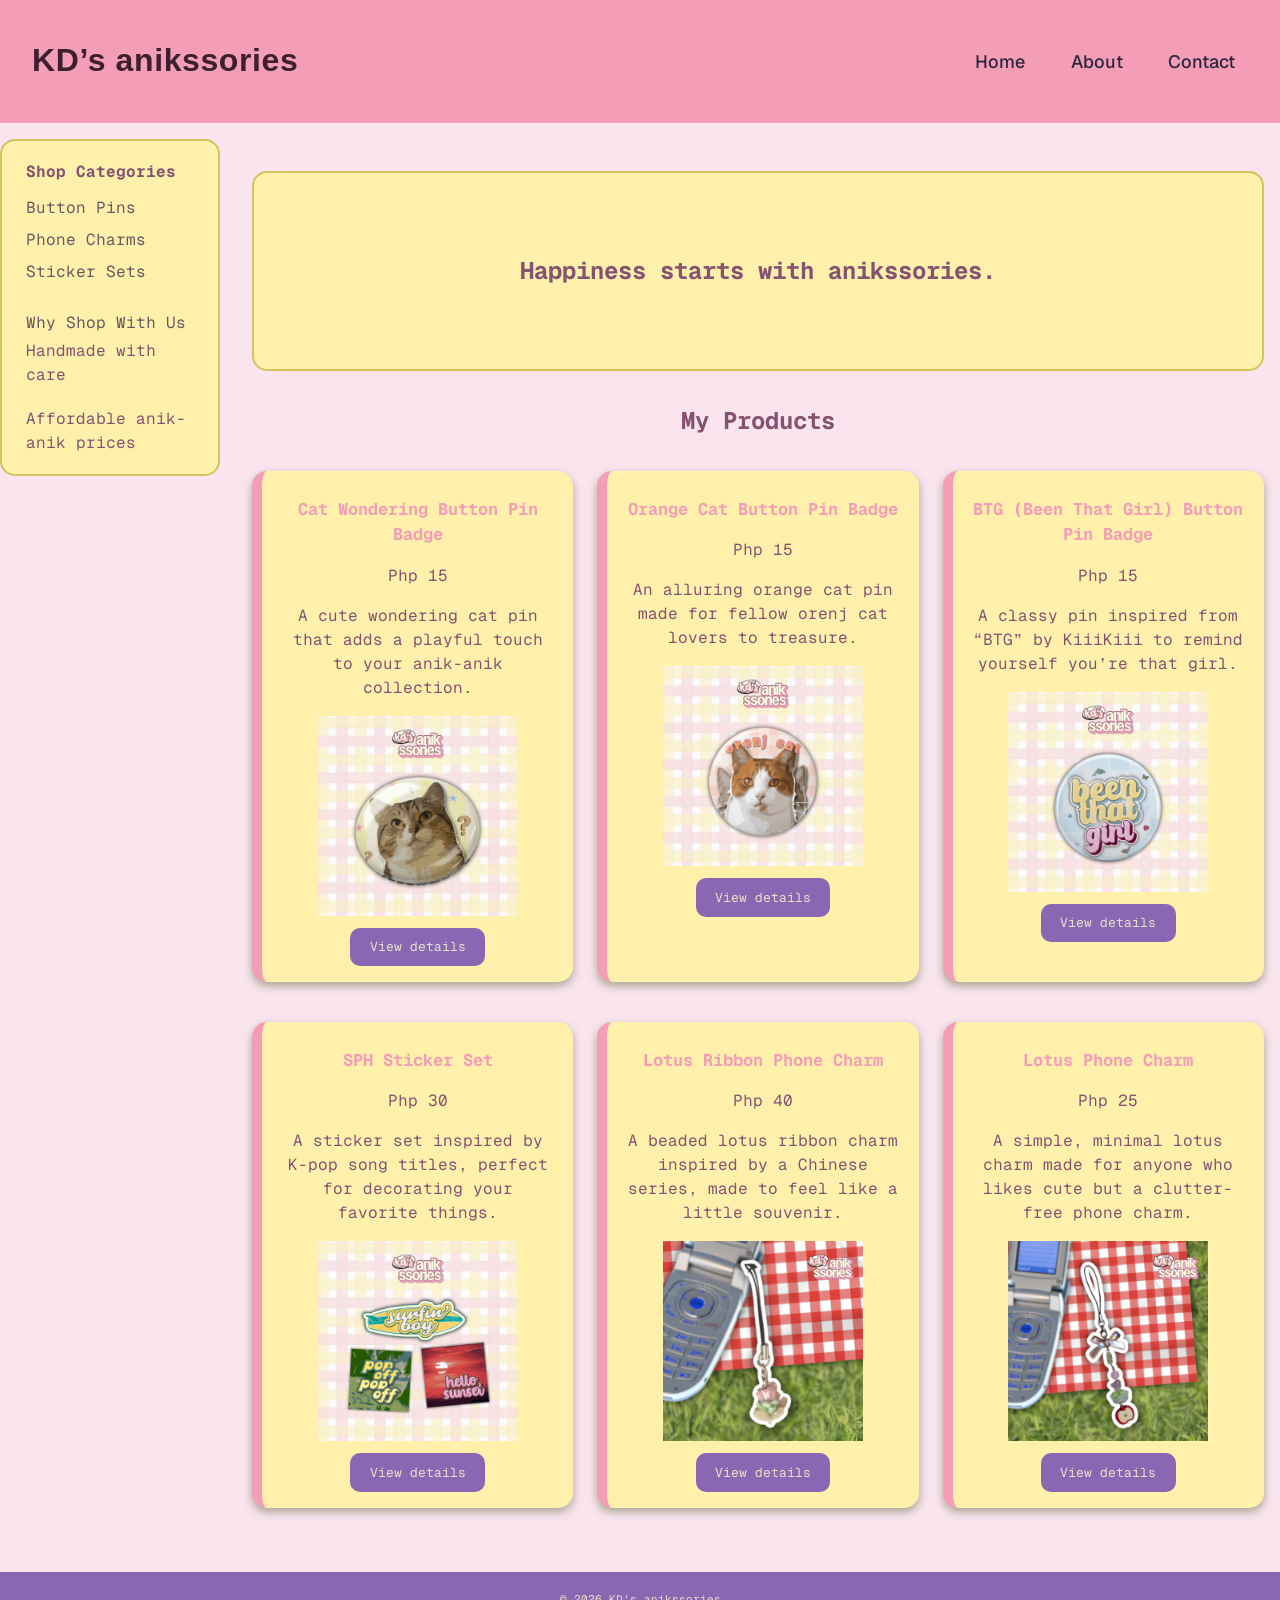
==== commit 7c43422a: "Added responsive grid layout to pages" ====
--- a/index.html
+++ b/index.html
@@ -8,6 +8,7 @@
     </head>
 
     <body>
+    <div class="page">
     <!-- header -->
         <header class="site-header">
             <div class="shop-name">
@@ -24,6 +25,20 @@
             </nav>
         </header>
 
+        <aside>
+            <h2>Shop Categories</h2>
+            <ul>
+                <li>Button Pins</li>
+                <li>Phone Charms</li>
+                <li>Sticker Sets</li>
+            </ul>
+
+            <ul>
+                <li>Why Shop With Us</li>
+                <ul>Handmade with care</ul>
+                <ul>Affordable anik-anik prices</ul>
+            </ul>
+        </aside>
 
         <main>
     <!-- hero banner -->
@@ -106,5 +121,6 @@
         <footer>
             <p>&copy; 2026 KD's anikssories</p>
         </footer>
+    </div>
     </body>
 </html>
--- a/style.css
+++ b/style.css
@@ -23,6 +23,11 @@
     box-sizing: border-box;
 }
 
+img {
+    max-width: 100%;
+    height: auto;
+}
+
 body {
     margin: 0;
     font-family: "Geist Mono", monospace;
@@ -32,6 +37,62 @@
     line-height: 1.5;
     color: var(--ink);
     background: var(--paper);
+}
+
+/* page skeleton - mobile-first CSS grid */
+.page {
+    display: grid;
+    grid-template-columns: 220px 1fr;
+    grid-template-areas: 
+        "masthead masthead"
+        "side     main"
+        "foot     foot";
+    gap: 16px;
+}
+
+header {
+    grid-area: masthead;
+}
+
+aside {
+    grid-area: side;
+}
+
+main {
+    grid-area: main;
+}
+
+footer {
+    grid-area: foot;
+}
+
+aside {
+    background: var(--backgroundProduct);
+    border: 2px solid var(--borderProduct);
+    border-radius: 15px;
+    padding: 1.2rem 1.5rem;
+    align-self: start;
+}
+
+aside h2 {
+    color: var(--ink);
+    font-size: 16px;
+    margin: 0 0 0.5rem;
+}
+
+aside ul {
+    list-style: none;
+    padding: 0;
+    margin: 0 0 1.2rem;
+}
+
+aside ul:last-child {
+    margin-bottom: 0;
+}
+
+aside li {
+    color: var(--textColor3);
+    padding: 0.25rem 0;
 }
 
 /* layoutting - from header to footer parts 
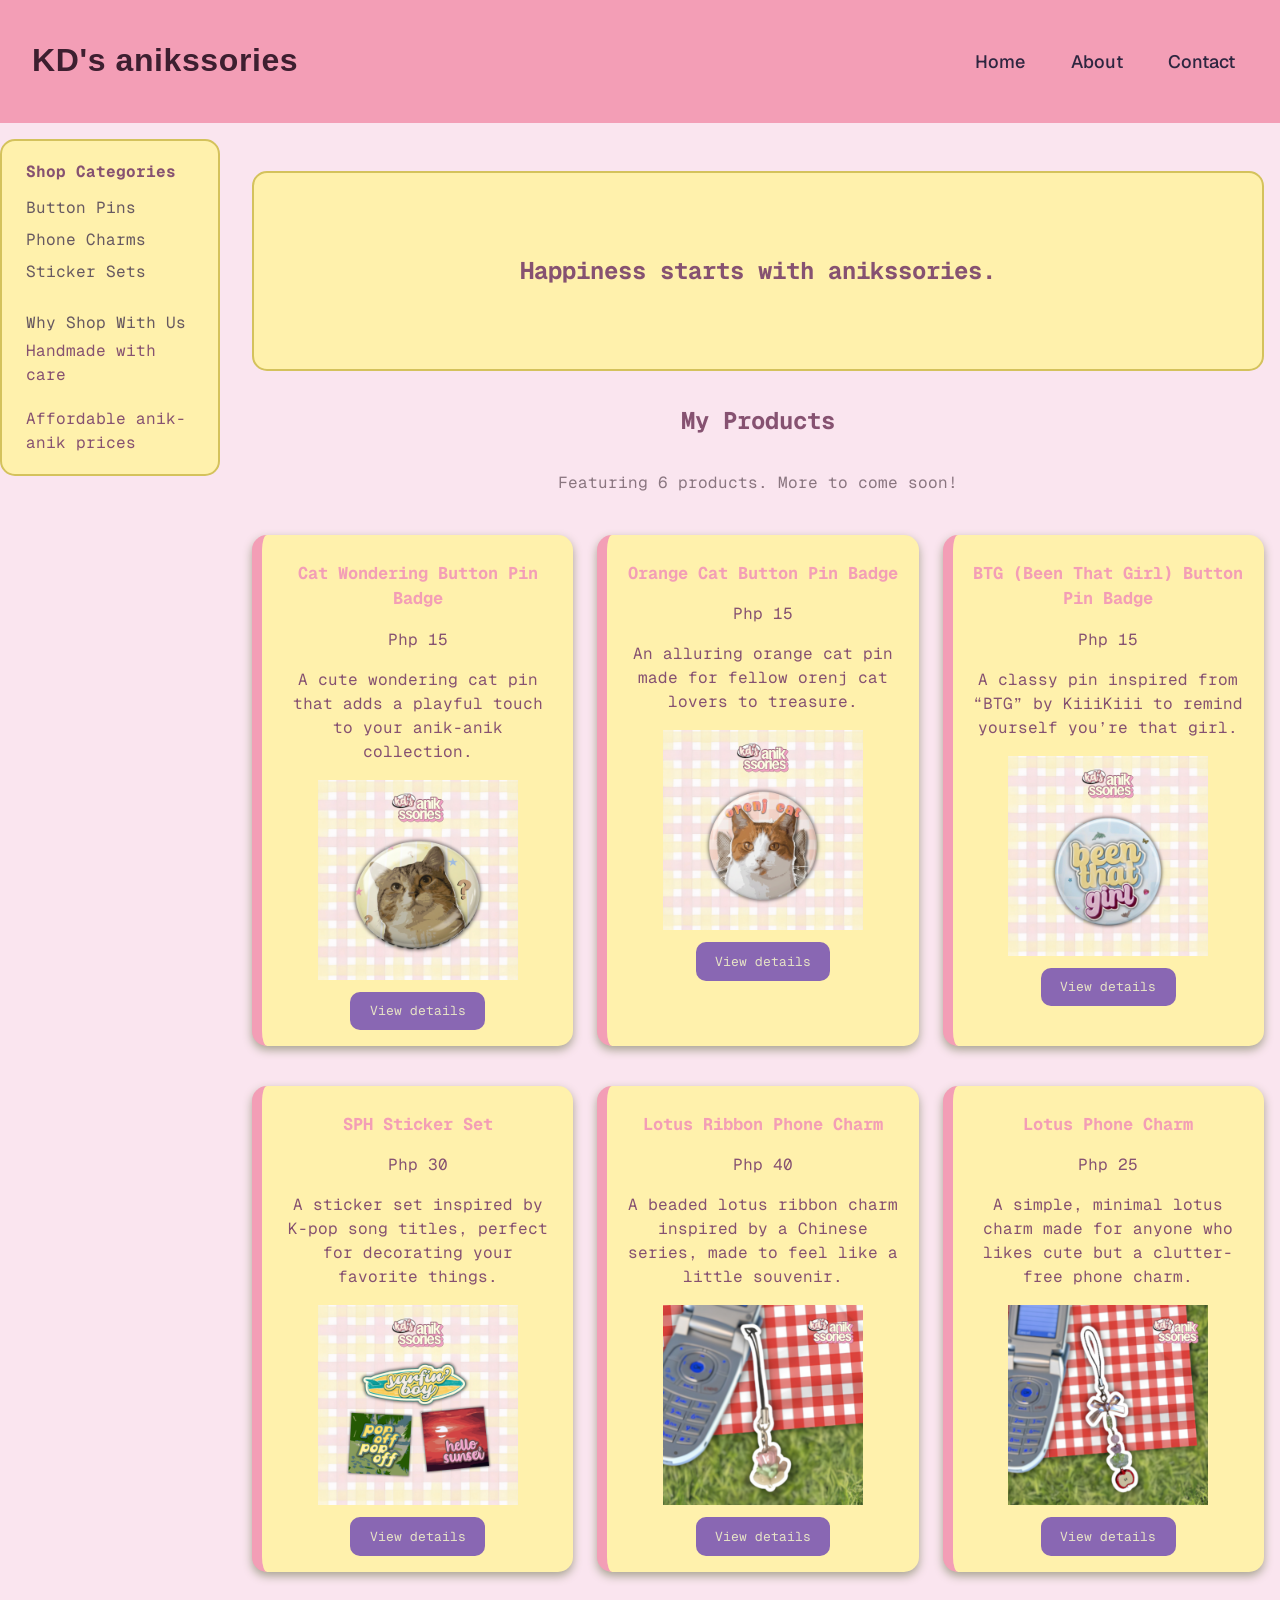
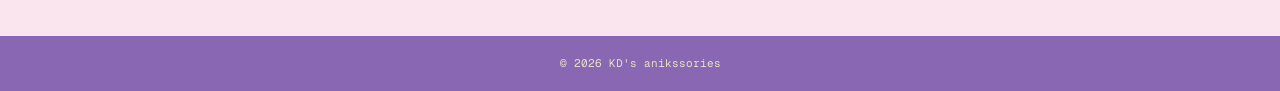
==== commit 04f84058: "Added script to showcase the shop name, products, footer, and current year" ====
--- a/index.html
+++ b/index.html
@@ -12,7 +12,7 @@
     <!-- header -->
         <header class="site-header">
             <div class="shop-name">
-                <h1>KD’s anikssories</h1>
+                <h1 id="shopName">KD’s anikssories</h1>
             </div>
     
      <!-- navbar -->
@@ -48,6 +48,7 @@
             
     <!--products part-->
             <h2>My Products</h2>
+            <p class="text-center">Featuring <span id="productCount">0</span> products. More to come soon!</p>
             <div class="product-grid">
                 <article class="product-card">
                     <h3>Cat Wondering Button Pin Badge</h3>
@@ -119,8 +120,9 @@
 
     <!--footer part-->
         <footer>
-            <p>&copy; 2026 KD's anikssories</p>
+            <p id="copyrightLine">&copy; 2026 KD's anikssories</p>
         </footer>
     </div>
+    <script src="script.js"></script>
     </body>
 </html>
--- a/style.css
+++ b/style.css
@@ -42,12 +42,24 @@
 /* page skeleton - mobile-first CSS grid */
 .page {
     display: grid;
-    grid-template-columns: 220px 1fr;
+    grid-template-columns: 1fr;
     grid-template-areas: 
-        "masthead masthead"
-        "side     main"
-        "foot     foot";
+        "masthead"
+        "main"
+        "side"
+        "foot";
     gap: 16px;
+}
+
+/* for a responsive mobile/tablet layout */
+@media (min-width: 700px) {
+    .page {
+        grid-template-columns: 220px 1fr;
+        grid-template-areas: 
+            "masthead masthead"
+            "side     main"
+            "foot     foot";
+    }
 }
 
 header {
@@ -263,6 +275,9 @@
 /* utilities */
 .text-center {
     text-align: center;
+    color: var(--muted);
+    font-size: 1rem;
+    margin-bottom: 2.5rem;
 }
 
 /* forms part */
